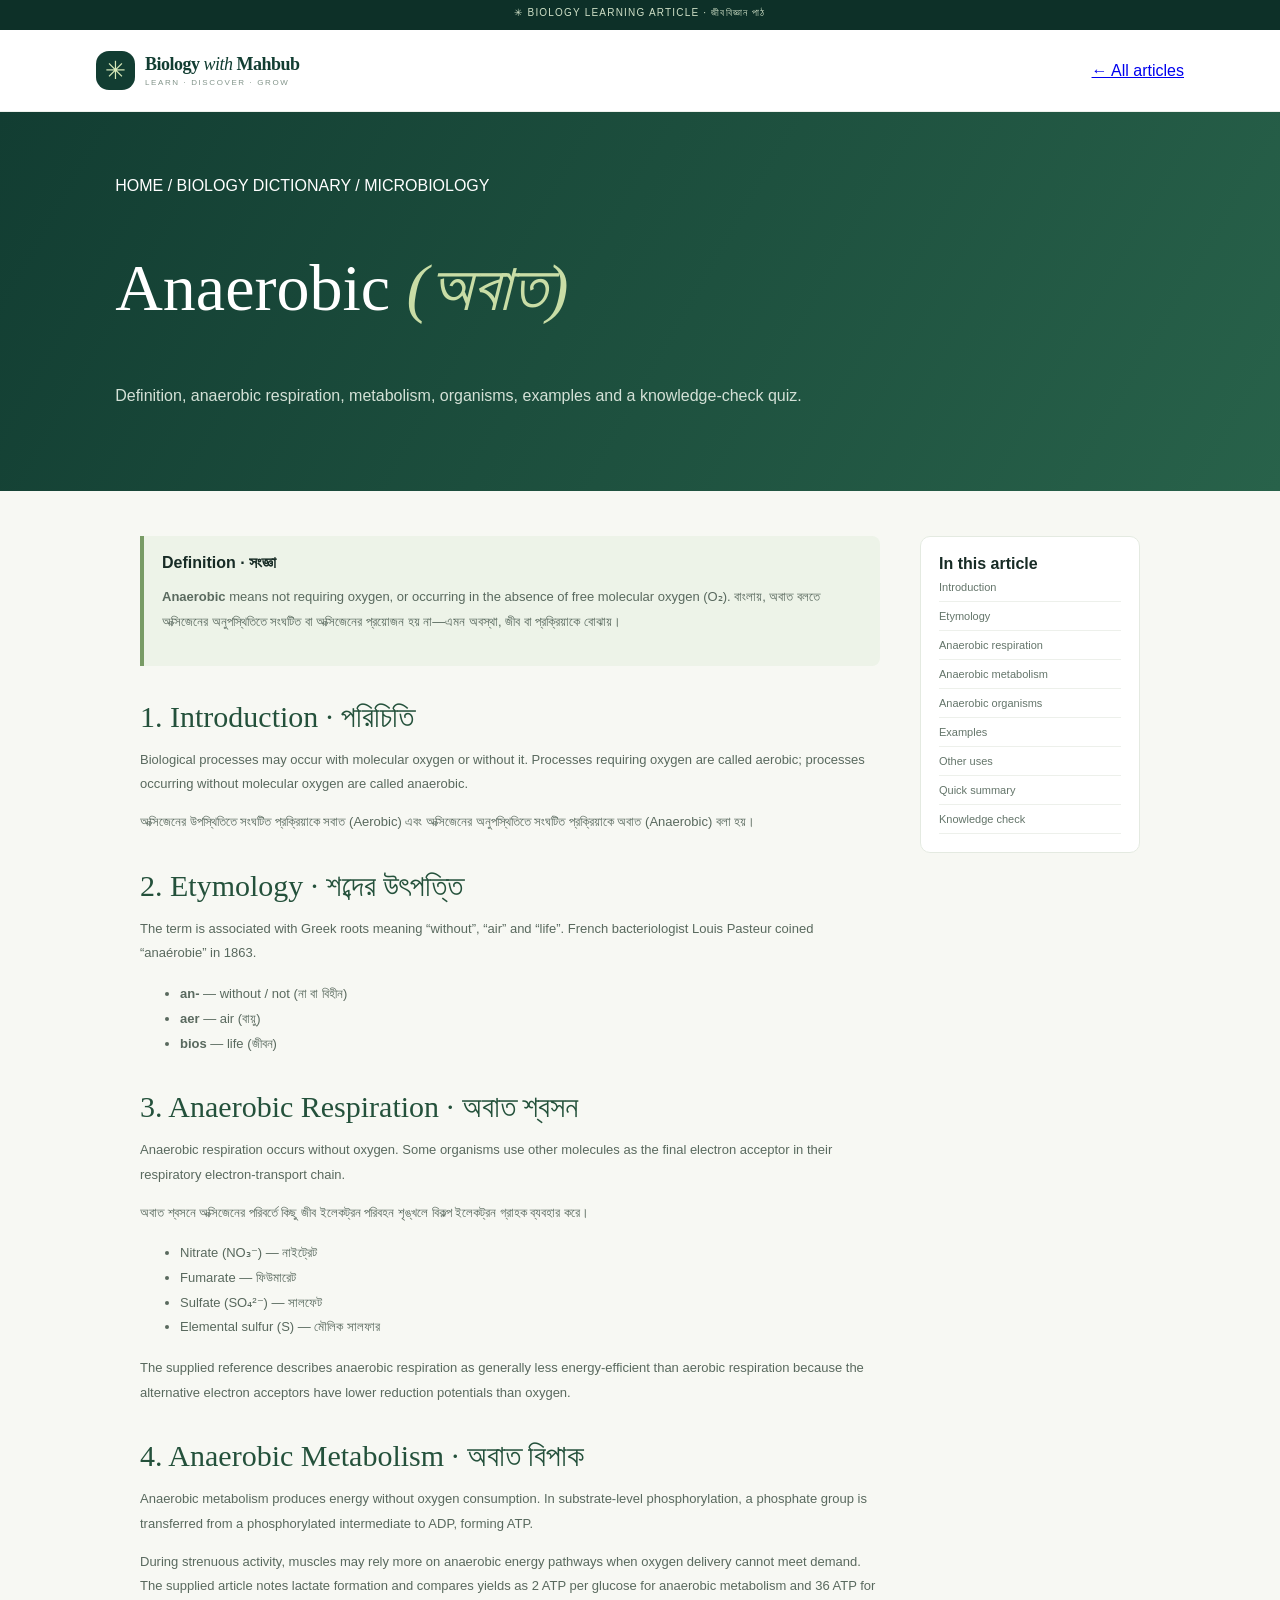
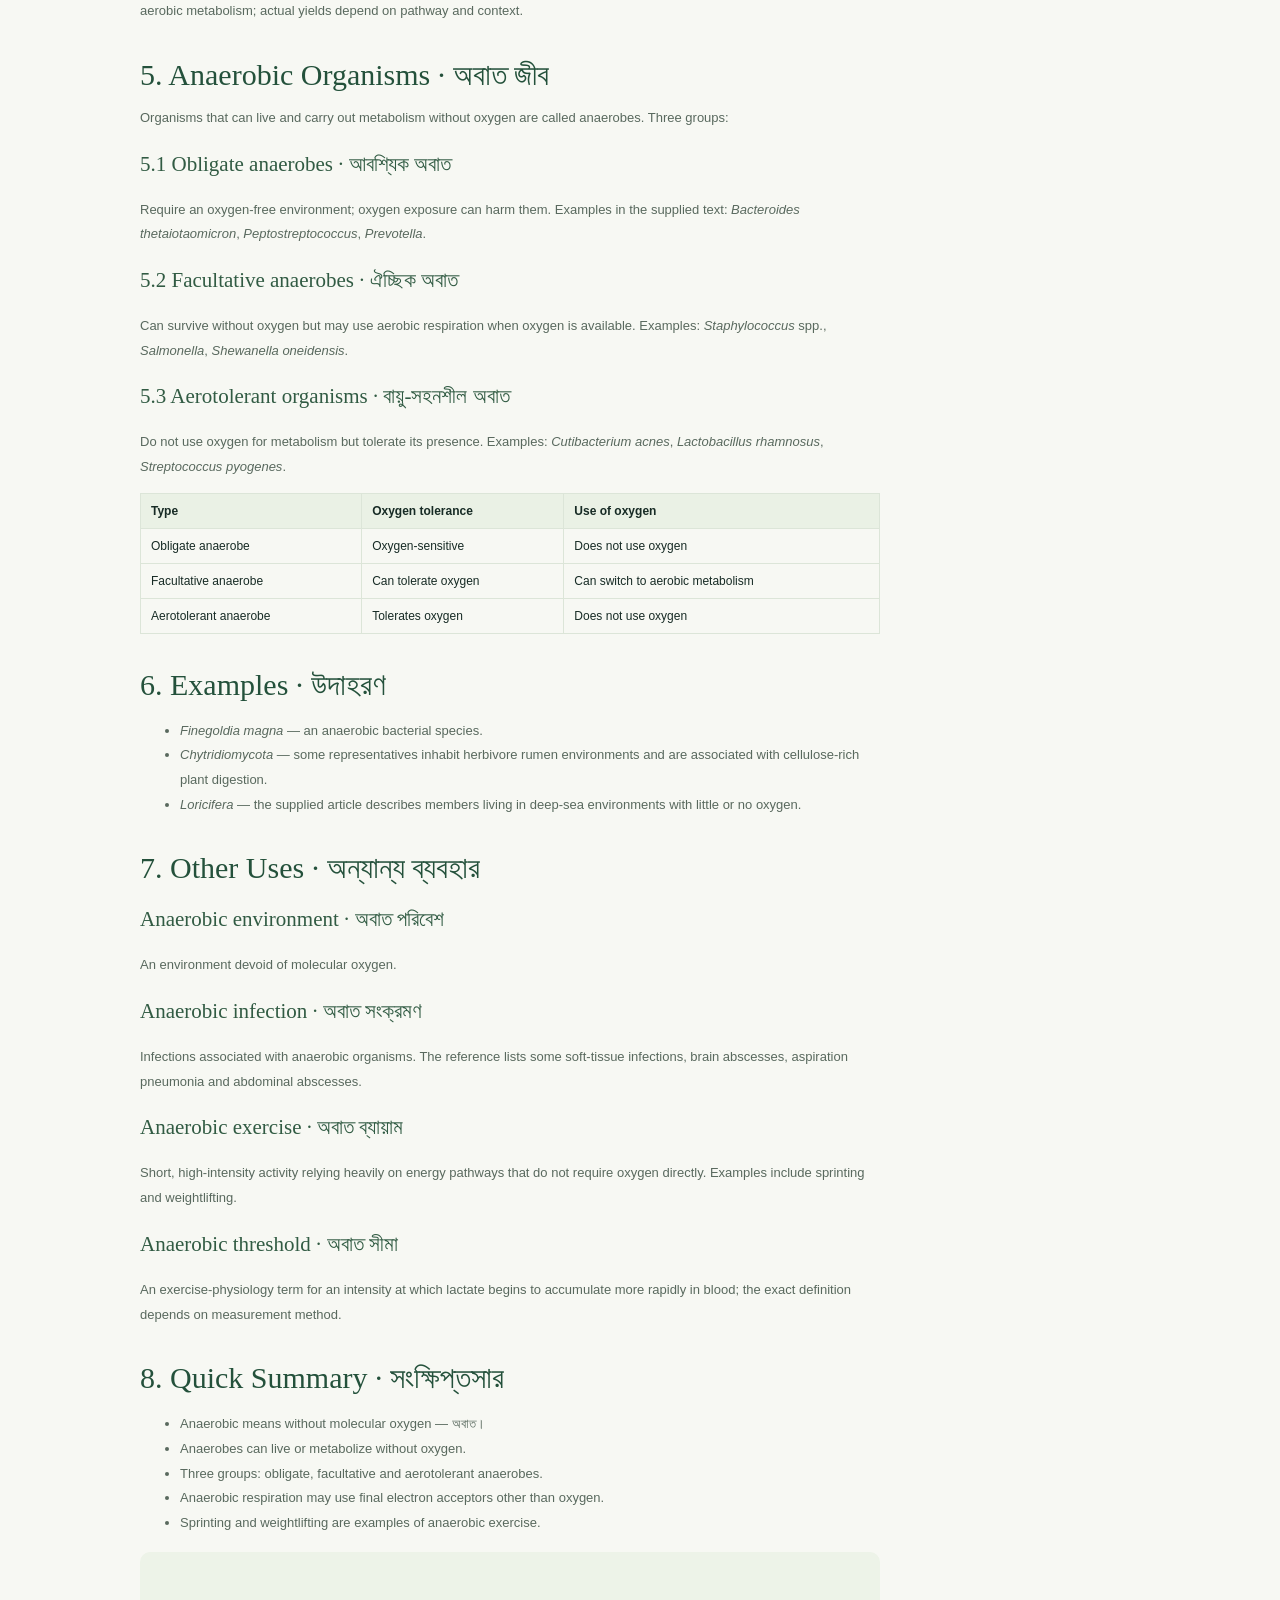
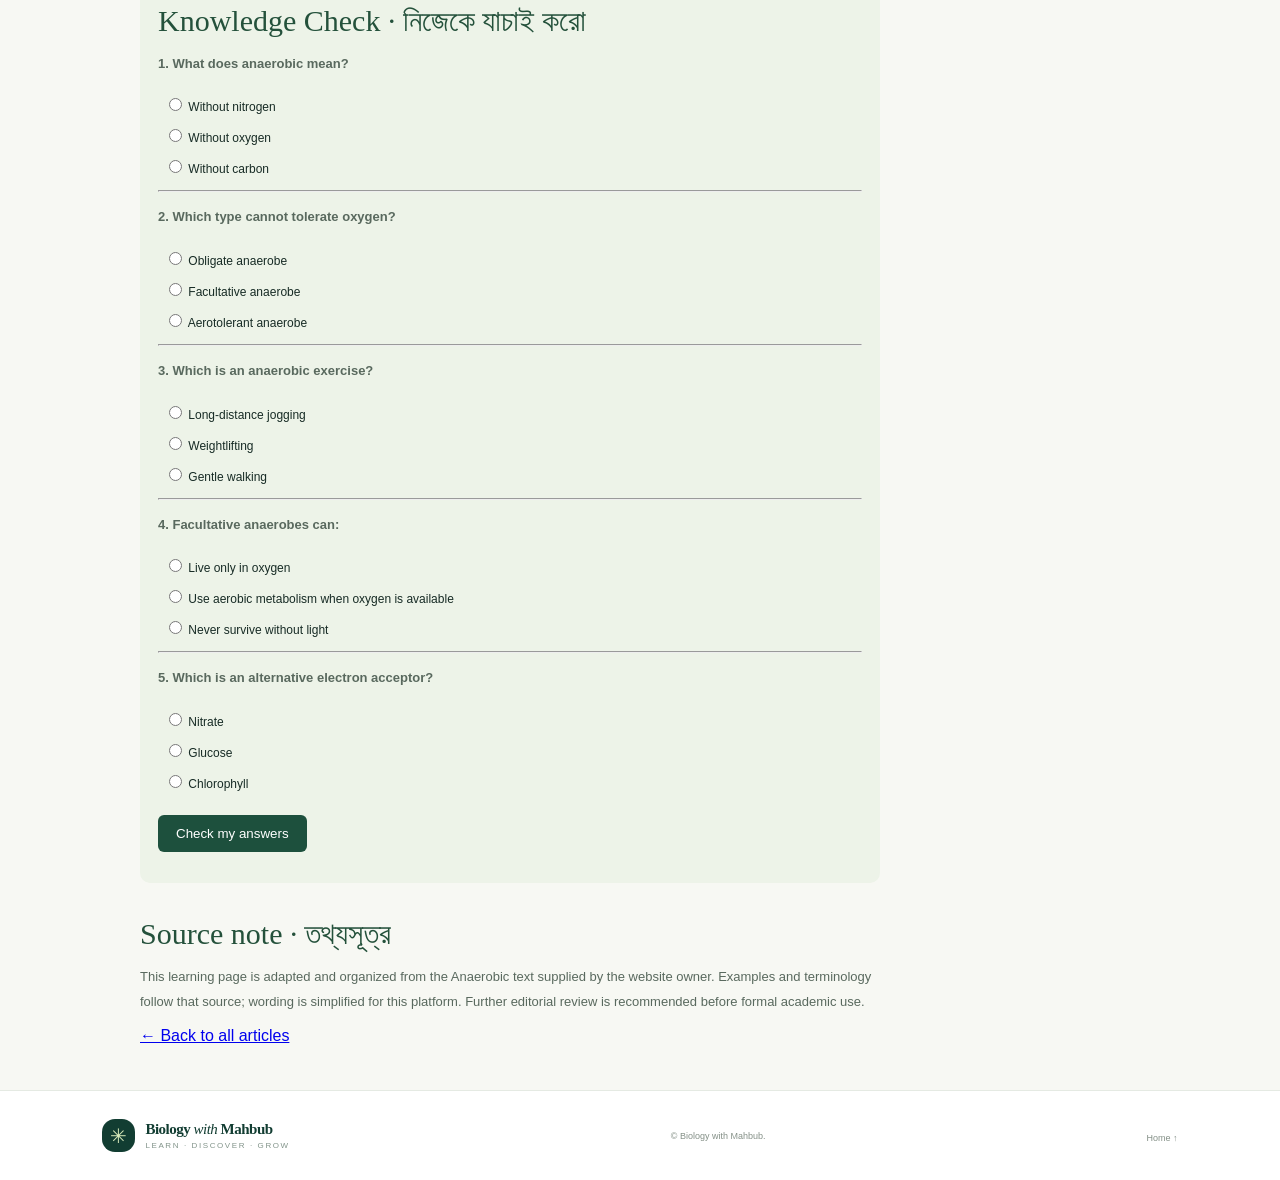
==== anaerobic.html @ 8aa9053d "Add files via upload" ====
<!doctype html><html lang="en"><head><meta charset="utf-8"><meta name="viewport" content="width=device-width,initial-scale=1"><title>Anaerobic (অবাত) | Biology with Mahbub</title><link rel="stylesheet" href="style.css"><style>
.hero-a{background:linear-gradient(120deg,#123d32,#28624a);color:white;padding:65px 9%}.hero-a h1{font:clamp(42px,6vw,66px) Georgia,serif}.hero-a i{color:#c9dda6}.hero-a p{max-width:720px;line-height:1.8;color:#d4e1d7}.wrap{max-width:1050px;margin:auto;padding:45px 25px;display:grid;grid-template-columns:minmax(0,1fr) 220px;gap:40px}.body-a h2{font:30px Georgia,serif;color:#24513b;margin:34px 0 12px}.body-a h3{font:21px Georgia,serif;color:#315b43}.body-a p,.body-a li{font-size:13px;line-height:1.9;color:#59695e}.body-a .bn{font-family:'Hind Siliguri',sans-serif}.note,.quiz{background:#edf3e8;padding:18px;border-left:4px solid #789b65;border-radius:0 8px 8px 0}.toc{position:sticky;top:100px;height:max-content;background:white;border:1px solid #e4eae1;border-radius:10px;padding:18px}.toc a{display:block;padding:8px 0;text-decoration:none;color:#64756a;font-size:11px;border-bottom:1px solid #edf0eb}.body-a table{width:100%;border-collapse:collapse;font-size:12px}.body-a td,.body-a th{border:1px solid #dce5d8;padding:10px;text-align:left}.body-a th{background:#eaf1e5}.quiz{border:0;border-radius:10px}.quiz label{display:block;font-size:12px;padding:6px}.quiz button{background:#1d503d;color:white;border:0;padding:11px 18px;border-radius:6px;cursor:pointer}.result{font-weight:bold;color:#28563e}@media(max-width:750px){.wrap{grid-template-columns:1fr;padding:30px 6%}.toc{position:static;order:-1}}body.dark .body-a h2,body.dark .body-a h3{color:#d4e5ce}body.dark .body-a p,body.dark .body-a li{color:#b1c0b5}body.dark .toc{background:#182820;border-color:#2a4035}body.dark .toc a{color:#b1c0b5}body.dark .note,body.dark .quiz{background:#20382c}</style></head><body>
<div class="announcement">✳ BIOLOGY LEARNING ARTICLE · জীববিজ্ঞান পাঠ</div><header class="site-header"><a class="brand" href="index.html"><span class="brand-mark">✳</span><span><b>Biology <em>with</em> Mahbub</b><small>LEARN · DISCOVER · GROW</small></span></a><a href="index.html#articles">← All articles</a></header>
<section class="hero-a"><div>HOME / BIOLOGY DICTIONARY / MICROBIOLOGY</div><h1>Anaerobic <i>(অবাত)</i></h1><p>Definition, anaerobic respiration, metabolism, organisms, examples and a knowledge-check quiz.</p></section>
<div class="wrap"><article class="body-a">
<div class="note"><b>Definition · সংজ্ঞা</b><p><strong>Anaerobic</strong> means not requiring oxygen, or occurring in the absence of free molecular oxygen (O₂). বাংলায়, অবাত বলতে অক্সিজেনের অনুপস্থিতিতে সংঘটিত বা অক্সিজেনের প্রয়োজন হয় না—এমন অবস্থা, জীব বা প্রক্রিয়াকে বোঝায়।</p></div>
<h2 id="intro">1. Introduction · পরিচিতি</h2><p>Biological processes may occur with molecular oxygen or without it. Processes requiring oxygen are called aerobic; processes occurring without molecular oxygen are called anaerobic.</p><p class="bn">অক্সিজেনের উপস্থিতিতে সংঘটিত প্রক্রিয়াকে সবাত (Aerobic) এবং অক্সিজেনের অনুপস্থিতিতে সংঘটিত প্রক্রিয়াকে অবাত (Anaerobic) বলা হয়।</p>
<h2 id="origin">2. Etymology · শব্দের উৎপত্তি</h2><p>The term is associated with Greek roots meaning “without”, “air” and “life”. French bacteriologist Louis Pasteur coined “anaérobie” in 1863.</p><ul><li><b>an-</b> — without / not (না বা বিহীন)</li><li><b>aer</b> — air (বায়ু)</li><li><b>bios</b> — life (জীবন)</li></ul>
<h2 id="respiration">3. Anaerobic Respiration · অবাত শ্বসন</h2><p>Anaerobic respiration occurs without oxygen. Some organisms use other molecules as the final electron acceptor in their respiratory electron-transport chain.</p><p class="bn">অবাত শ্বসনে অক্সিজেনের পরিবর্তে কিছু জীব ইলেকট্রন পরিবহন শৃঙ্খলে বিকল্প ইলেকট্রন গ্রাহক ব্যবহার করে।</p><ul><li>Nitrate (NO₃⁻) — নাইট্রেট</li><li>Fumarate — ফিউমারেট</li><li>Sulfate (SO₄²⁻) — সালফেট</li><li>Elemental sulfur (S) — মৌলিক সালফার</li></ul><p>The supplied reference describes anaerobic respiration as generally less energy-efficient than aerobic respiration because the alternative electron acceptors have lower reduction potentials than oxygen.</p>
<h2 id="metabolism">4. Anaerobic Metabolism · অবাত বিপাক</h2><p>Anaerobic metabolism produces energy without oxygen consumption. In substrate-level phosphorylation, a phosphate group is transferred from a phosphorylated intermediate to ADP, forming ATP.</p><p>During strenuous activity, muscles may rely more on anaerobic energy pathways when oxygen delivery cannot meet demand. The supplied article notes lactate formation and compares yields as 2 ATP per glucose for anaerobic metabolism and 36 ATP for aerobic metabolism; actual yields depend on pathway and context.</p>
<h2 id="organisms">5. Anaerobic Organisms · অবাত জীব</h2><p>Organisms that can live and carry out metabolism without oxygen are called anaerobes. Three groups:</p><h3>5.1 Obligate anaerobes · আবশ্যিক অবাত</h3><p>Require an oxygen-free environment; oxygen exposure can harm them. Examples in the supplied text: <i>Bacteroides thetaiotaomicron</i>, <i>Peptostreptococcus</i>, <i>Prevotella</i>.</p><h3>5.2 Facultative anaerobes · ঐচ্ছিক অবাত</h3><p>Can survive without oxygen but may use aerobic respiration when oxygen is available. Examples: <i>Staphylococcus</i> spp., <i>Salmonella</i>, <i>Shewanella oneidensis</i>.</p><h3>5.3 Aerotolerant organisms · বায়ু-সহনশীল অবাত</h3><p>Do not use oxygen for metabolism but tolerate its presence. Examples: <i>Cutibacterium acnes</i>, <i>Lactobacillus rhamnosus</i>, <i>Streptococcus pyogenes</i>.</p>
<table><tr><th>Type</th><th>Oxygen tolerance</th><th>Use of oxygen</th></tr><tr><td>Obligate anaerobe</td><td>Oxygen-sensitive</td><td>Does not use oxygen</td></tr><tr><td>Facultative anaerobe</td><td>Can tolerate oxygen</td><td>Can switch to aerobic metabolism</td></tr><tr><td>Aerotolerant anaerobe</td><td>Tolerates oxygen</td><td>Does not use oxygen</td></tr></table>
<h2 id="examples">6. Examples · উদাহরণ</h2><ul><li><i>Finegoldia magna</i> — an anaerobic bacterial species.</li><li><i>Chytridiomycota</i> — some representatives inhabit herbivore rumen environments and are associated with cellulose-rich plant digestion.</li><li><i>Loricifera</i> — the supplied article describes members living in deep-sea environments with little or no oxygen.</li></ul>
<h2 id="uses">7. Other Uses · অন্যান্য ব্যবহার</h2><h3>Anaerobic environment · অবাত পরিবেশ</h3><p>An environment devoid of molecular oxygen.</p><h3>Anaerobic infection · অবাত সংক্রমণ</h3><p>Infections associated with anaerobic organisms. The reference lists some soft-tissue infections, brain abscesses, aspiration pneumonia and abdominal abscesses.</p><h3>Anaerobic exercise · অবাত ব্যায়াম</h3><p>Short, high-intensity activity relying heavily on energy pathways that do not require oxygen directly. Examples include sprinting and weightlifting.</p><h3>Anaerobic threshold · অবাত সীমা</h3><p>An exercise-physiology term for an intensity at which lactate begins to accumulate more rapidly in blood; the exact definition depends on measurement method.</p>
<h2 id="summary">8. Quick Summary · সংক্ষিপ্তসার</h2><ul><li>Anaerobic means without molecular oxygen — অবাত।</li><li>Anaerobes can live or metabolize without oxygen.</li><li>Three groups: obligate, facultative and aerotolerant anaerobes.</li><li>Anaerobic respiration may use final electron acceptors other than oxygen.</li><li>Sprinting and weightlifting are examples of anaerobic exercise.</li></ul>
<section class="quiz" id="quiz"><h2>Knowledge Check · নিজেকে যাচাই করো</h2><form id="quizForm"><p><b>1. What does anaerobic mean?</b></p><label><input type="radio" name="q1" value="a"> Without nitrogen</label><label><input type="radio" name="q1" value="b"> Without oxygen</label><label><input type="radio" name="q1" value="c"> Without carbon</label><hr><p><b>2. Which type cannot tolerate oxygen?</b></p><label><input type="radio" name="q2" value="a"> Obligate anaerobe</label><label><input type="radio" name="q2" value="b"> Facultative anaerobe</label><label><input type="radio" name="q2" value="c"> Aerotolerant anaerobe</label><hr><p><b>3. Which is an anaerobic exercise?</b></p><label><input type="radio" name="q3" value="a"> Long-distance jogging</label><label><input type="radio" name="q3" value="b"> Weightlifting</label><label><input type="radio" name="q3" value="c"> Gentle walking</label><hr><p><b>4. Facultative anaerobes can:</b></p><label><input type="radio" name="q4" value="a"> Live only in oxygen</label><label><input type="radio" name="q4" value="b"> Use aerobic metabolism when oxygen is available</label><label><input type="radio" name="q4" value="c"> Never survive without light</label><hr><p><b>5. Which is an alternative electron acceptor?</b></p><label><input type="radio" name="q5" value="a"> Nitrate</label><label><input type="radio" name="q5" value="b"> Glucose</label><label><input type="radio" name="q5" value="c"> Chlorophyll</label><br><button>Check my answers</button><p class="result" id="result"></p></form></section>
<h2 id="source">Source note · তথ্যসূত্র</h2><p>This learning page is adapted and organized from the Anaerobic text supplied by the website owner. Examples and terminology follow that source; wording is simplified for this platform. Further editorial review is recommended before formal academic use.</p><a href="index.html#articles">← Back to all articles</a></article>
<aside class="toc"><b>In this article</b><a href="#intro">Introduction</a><a href="#origin">Etymology</a><a href="#respiration">Anaerobic respiration</a><a href="#metabolism">Anaerobic metabolism</a><a href="#organisms">Anaerobic organisms</a><a href="#examples">Examples</a><a href="#uses">Other uses</a><a href="#summary">Quick summary</a><a href="#quiz">Knowledge check</a></aside></div>
<footer><a class="brand footer-brand" href="index.html"><span class="brand-mark">✳</span><span><b>Biology <em>with</em> Mahbub</b><small>LEARN · DISCOVER · GROW</small></span></a><p>© Biology with Mahbub.</p><div><a href="index.html">Home ↑</a></div></footer>
<script>document.getElementById('themeToggle')?.addEventListener('click',()=>{document.body.classList.toggle('dark');document.getElementById('themeToggle').textContent=document.body.classList.contains('dark')?'☀':'☾'});document.getElementById('quizForm').addEventListener('submit',e=>{e.preventDefault();let a={q1:'b',q2:'a',q3:'b',q4:'b',q5:'a'},s=0;for(let k in a)if(document.querySelector('input[name='+k+']:checked')?.value===a[k])s++;document.getElementById('result').textContent='Your score: '+s+'/5 '+(s===5?'Excellent work!':'Review the lesson and try again.');});</script></body></html>
---- style.css ----
*{box-sizing:border-box} :root{--green:#123d32;--green2:#1f5a48;--mint:#dcebd8;--lime:#c6dc9c;--ink:#172b25;--muted:#718078;--paper:#f7f8f3;--white:#fff;--line:#e5eae3;--serif:Georgia,'Times New Roman',serif}html{scroll-behavior:smooth;scroll-padding-top:90px}body{margin:0;background:var(--paper);color:var(--ink);font-family:'DM Sans','Hind Siliguri',sans-serif}body.bn{font-family:'Hind Siliguri','DM Sans',sans-serif}.announcement{height:30px;background:#0d3028;color:#cfe0c7;text-align:center;font-size:10px;letter-spacing:.12em;padding:7px}.ann-bn{letter-spacing:0;opacity:.8}.pulse{display:inline-block;width:6px;height:6px;border-radius:50%;background:#b8d98b;margin-right:8px}.site-header{height:82px;padding:0 7.5%;display:flex;align-items:center;justify-content:space-between;background:#fff;position:sticky;top:0;z-index:20;border-bottom:1px solid #edf0eb}.brand{display:flex;align-items:center;gap:10px;color:var(--green);text-decoration:none}.brand-mark{width:39px;height:39px;border-radius:13px;background:var(--green);color:#d7e9b9;display:grid;place-items:center;font-size:25px}.brand b{font-family:var(--serif);font-size:18px;display:block;letter-spacing:-.5px}.brand em{font-weight:400}.brand small{display:block;font-size:8px;letter-spacing:.2em;color:#82948a;margin-top:3px}nav{display:flex;gap:27px}nav a{font-size:11px;font-weight:700;color:#4e6057;text-decoration:none;transition:.2s}nav a:hover{color:#8da95f}.header-actions{display:flex;gap:8px}.language-btn,.theme-btn,.menu-toggle{border:1px solid var(--line);background:white;color:var(--green);border-radius:9px;padding:9px 12px;font-weight:700;cursor:pointer}.theme-btn{font-size:17px;width:37px;padding:5px}.menu-toggle{display:none}.hero{min-height:590px;background:radial-gradient(circle at 77% 45%,#2b634e 0,#194b3c 31%,#123d32 66%);color:white;padding:92px 10% 55px;position:relative;overflow:hidden;display:grid;grid-template-columns:1.05fr .95fr;align-items:center}.hero-content{position:relative;z-index:2;max-width:590px}.eyebrow{display:flex;align-items:center;gap:10px;font-size:9px;letter-spacing:.2em;font-weight:800;color:#b7d39a}.eyebrow>span:first-child{width:22px;height:1px;background:#b7d39a}.hero h1,.dictionary-copy h2,.resources-inner h2{font:400 clamp(48px,6vw,76px)/.99 var(--serif);letter-spacing:-2.8px;margin:25px 0 20px}.hero h1 i,.dictionary-copy h2 i,.resources-inner h2 i,.section-heading h2 i,.about-section h2 i{color:#c9dda6;font-weight:400}.hero-content>p{font-size:13px;line-height:1.9;color:#d0ddd4;max-width:490px}.hero-search{height:58px;background:#fff;border-radius:8px;display:flex;align-items:center;padding:6px;margin-top:30px;max-width:510px;box-shadow:0 12px 35px #09271d55}.search-icon{font-size:27px;color:#6f887c;padding:0 13px}.hero-search input,.dict-search input{border:0;outline:0;flex:1;min-width:0;font:12px 'DM Sans',sans-serif;color:#203d32}.hero-search button{border:0;background:#c4d99a;color:#183d2e;border-radius:6px;padding:14px 23px;font-weight:800;font-size:11px;cursor:pointer}.hero-meta{display:flex;gap:20px;margin-top:25px;color:#bfd0c5;font-size:10px}.hero-art{height:420px;position:relative;display:grid;place-items:center}.art-ring{position:absolute;border:1px solid #8fb59a35;border-radius:50%;width:390px;height:390px}.ring-b{width:300px;height:300px;border-style:dashed}.plant-illustration{width:330px;filter:drop-shadow(0 15px 30px #071c1644);z-index:1}.plant-illustration svg{width:100%}.floating-note{position:absolute;background:#f5f6ed;color:#254838;border-radius:8px;padding:12px 16px;box-shadow:0 12px 30px #09271d55;z-index:2}.floating-note span{font-size:9px;color:#89a16e;margin-right:8px}.floating-note b{font-size:9px;letter-spacing:.12em}.floating-note small{display:block;font-size:9px;color:#829087;margin:5px 0 0 22px}.note-top{top:65px;right:0}.note-bottom{bottom:57px;left:4px}.hero-orb{position:absolute;border-radius:50%;filter:blur(2px);opacity:.2}.orb-one{width:250px;height:250px;background:#8ebc73;right:-100px;top:-100px}.orb-two{width:170px;height:170px;background:#a5c89b;left:35%;bottom:-140px}.hero-bottom{position:absolute;bottom:22px;left:10%;right:10%;display:flex;align-items:center;gap:14px;color:#a9c0b3;font-size:9px;letter-spacing:.14em}.hero-line{height:1px;background:#71948255;flex:1}.quick-stats{display:grid;grid-template-columns:repeat(4,1fr);background:#fff;padding:26px 11%;border-bottom:1px solid var(--line)}.quick-stats div{display:flex;align-items:center;gap:13px;border-right:1px solid var(--line);padding-left:25px}.quick-stats div:first-child{padding-left:0}.quick-stats div:last-child{border:0}.quick-stats strong{font:28px var(--serif);color:var(--green)}.quick-stats span{font-size:10px;color:var(--muted)}.section{padding:100px 10%}.section-heading{display:flex;justify-content:space-between;align-items:end;margin-bottom:38px}.eyebrow.dark{color:#77936a}.eyebrow.dark>span:first-child{background:#91aa7b}.section-heading h2,.about-section h2{font:400 clamp(34px,4vw,49px)/1.1 var(--serif);letter-spacing:-1.5px;margin:15px 0 0}.section-heading h2 i,.about-section h2 i{color:#71966b}.section-heading>p{font-size:12px;line-height:1.8;color:var(--muted);max-width:300px;margin:0 0 4px}.topic-grid{display:grid;grid-template-columns:repeat(3,1fr);gap:17px}.topic-card{display:flex;flex-direction:column;text-decoration:none;color:inherit;background:white;border:1px solid var(--line);border-radius:12px;overflow:hidden;transition:.25s;min-height:300px}.topic-card:hover,.article-card:hover{transform:translateY(-5px);box-shadow:0 15px 35px #163e2b12}.topic-visual{height:125px;position:relative;display:grid;place-items:center;overflow:hidden}.topic-visual>span{position:absolute;top:15px;left:17px;font:12px var(--serif);opacity:.65}.topic-visual>div{font-size:82px;line-height:1}.botanical{background:#e8efdc;color:#65865d}.zoological{background:#e9eee8;color:#6b8c79}.micro{background:#e5eff0;color:#5f9290}.fungi{background:#f2e9dd;color:#a27b56}.algae{background:#e3eee8;color:#60917c}.genetics{background:#e9e8f0;color:#77799d}.leaf-shape{transform:rotate(-20deg)}.microbe{font-size:76px!important}.fungus{transform:rotate(90deg)}.algae{font-size:95px!important}.dna{font:100px var(--serif)!important}.topic-info{padding:20px 21px 22px;position:relative;flex:1}.topic-kicker,.article-meta{font-size:8px;letter-spacing:.17em;color:#8ca078;font-weight:800}.topic-info h3{font:24px var(--serif);margin:8px 0;color:#203b30}.topic-info h3 small{font:11px 'Hind Siliguri',sans-serif;color:#718078;margin-left:4px}.topic-info p{font-size:10px;line-height:1.7;color:#78857d;max-width:90%}.card-arrow{position:absolute;right:20px;bottom:20px;color:#79946a}.dictionary-section{background:#123d32;color:#fff;padding:86px 10%;position:relative;overflow:hidden}.dictionary-section:after{content:"";position:absolute;width:500px;height:500px;border:1px solid #b4d1b122;border-radius:50%;right:-200px;top:-250px;box-shadow:0 0 0 60px #b4d1b10a,0 0 0 120px #b4d1b10a}.dictionary-inner{display:grid;grid-template-columns:.8fr 1.2fr;gap:8%;align-items:center;position:relative;z-index:1}.dictionary-copy h2{font-size:54px}.dictionary-copy>p,.resources-inner>div:first-child>p{font-size:12px;line-height:1.9;color:#c4d4ca;max-width:390px}.text-link{display:inline-block;color:#c6dca5;font-size:11px;text-decoration:none;font-weight:800;margin-top:22px}.text-link span{margin-left:12px}.dictionary-panel{background:#f9faf5;border-radius:12px;padding:22px;color:#203a30;box-shadow:0 20px 55px #071c1644}.dict-top,.dict-foot{display:flex;justify-content:space-between;font-size:8px;font-weight:800;letter-spacing:.14em;color:#82917f}.online-dot{color:#8cae72}.dict-search{height:43px;border:1px solid #e2e9df;border-radius:6px;display:flex;align-items:center;padding:0 12px;margin:17px 0 13px;color:#78916c;font-size:20px}.dict-search input{background:transparent;padding:0 9px}.dict-search kbd{font-size:9px;border:1px solid #dce4da;border-radius:4px;padding:3px 6px;color:#849185}.alphabet{display:flex;flex-wrap:wrap;gap:5px;padding-bottom:15px;border-bottom:1px solid #e8ece5}.alphabet button{border:0;background:#edf2e9;color:#61775e;width:24px;height:24px;border-radius:4px;font-size:9px;font-weight:700;cursor:pointer}.alphabet button.active,.alphabet button:hover{background:#1c503e;color:#fff}.term-list{min-height:220px}.term{display:grid;grid-template-columns:1fr auto;gap:5px 10px;padding:13px 2px;border-bottom:1px solid #edf0eb}.term>div{display:flex;align-items:center;gap:9px}.term b{font:17px var(--serif);color:#254a38}.term small{font:10px 'Hind Siliguri',sans-serif;color:#82917f}.term p{grid-column:1;color:#78857d;font-size:9px;margin:0;line-height:1.5}.term>span{grid-column:2;grid-row:1/3;color:#a5b39e;font:18px var(--serif)}.empty{font-size:11px;color:#87958b;padding:30px 0;text-align:center}.dict-foot{padding-top:13px}.articles-section{background:#f7f8f3}.article-grid{display:grid;grid-template-columns:repeat(3,1fr);gap:18px}.article-card{background:#fff;border:1px solid var(--line);border-radius:11px;overflow:hidden;transition:.25s}.article-image{height:170px;position:relative;display:grid;place-items:center;overflow:hidden}.article-image>span{position:absolute;top:14px;left:15px;font-size:8px;letter-spacing:.15em;font-weight:800;color:#456653;background:#ffffffa8;padding:6px 8px;border-radius:4px}.image-cell{background:#e7edf0}.cell-art{width:120px;height:120px;border:2px solid #7b9da0;border-radius:50%;background:#b7d0c7;position:relative;box-shadow:inset 0 0 0 10px #d2e2d9}.cell-art i{position:absolute;width:37px;height:37px;border-radius:50%;background:#8d9ab4;top:36px;left:42px}.cell-art b{position:absolute;width:17px;height:17px;background:#d7ad8c;border-radius:50%;top:15px;left:20px}.cell-art em{position:absolute;width:12px;height:12px;background:#789d8b;border-radius:50%;right:19px;bottom:22px}.image-plant{background:#e5eedc}.plant-mini{font:130px var(--serif);color:#769c6c;transform:rotate(-30deg)}.image-micro{background:#e3edeb}.micro-mini{font-size:110px;color:#6b9a91}.article-content{padding:20px}.article-meta{color:#8b9a81}.article-meta span{color:#b1bbb0}.article-content h3{font:23px var(--serif);margin:11px 0 8px}.article-content p{font:11px/1.8 'DM Sans','Hind Siliguri',sans-serif;color:#78857d;min-height:42px}.read-link{display:flex;justify-content:space-between;color:#527a59;text-decoration:none;font-size:10px;font-weight:800;border-top:1px solid #edf0eb;padding-top:13px;margin-top:17px}.resources-section{background:#163f33;color:#fff;padding:85px 10%;position:relative;overflow:hidden}.resources-inner{display:grid;grid-template-columns:1fr 1fr;gap:10%;align-items:center}.resources-inner h2{font-size:57px}.resource-list{border-top:1px solid #ffffff30}.resource-list>a{display:flex;align-items:center;gap:15px;padding:18px 0;border-bottom:1px solid #ffffff30;text-decoration:none;color:#fff}.resource-icon{width:39px;height:39px;border:1px solid #9bb99a66;border-radius:9px;display:grid;place-items:center;color:#c6dca5;font-size:18px}.resource-list b{font:17px var(--serif);display:block}.resource-list b small{font:11px 'Hind Siliguri',sans-serif;color:#c6d8c8}.resource-list span>small{display:block;font-size:9px;color:#a8beb0;margin-top:4px}.resource-list>a>i{margin-left:auto;color:#c6dca5;font-style:normal}.about-section{display:grid;grid-template-columns:180px 1fr;gap:45px;align-items:center}.about-mark{width:155px;height:155px;border-radius:50%;background:#e5eddc;color:#77966c;display:grid;place-items:center;font-size:95px}.about-section h2{margin:15px 0}.about-section p{font-size:12px;line-height:1.9;color:#6f7f75;max-width:680px}.about-section .bn-copy{font-family:'Hind Siliguri',sans-serif;color:#89958b}footer{padding:28px 8%;display:flex;align-items:center;justify-content:space-between;background:#fff;border-top:1px solid var(--line)}footer p,footer>div a{font-size:9px;color:#849087;text-decoration:none}.footer-brand .brand-mark{width:33px;height:33px;font-size:20px}.footer-brand b{font-size:15px}.toast{position:fixed;bottom:22px;left:50%;transform:translate(-50%,20px);background:#173f33;color:#fff;padding:12px 18px;border-radius:7px;font-size:11px;opacity:0;pointer-events:none;transition:.25s;z-index:50}.toast.show{opacity:1;transform:translate(-50%,0)}body.dark{--paper:#101c18;--ink:#e5eee7;--white:#182820;--line:#2a4035;--muted:#a0b0a5;background:var(--paper);color:var(--ink)}body.dark .site-header,body.dark .quick-stats,body.dark .topic-card,body.dark .article-card,body.dark footer{background:#182820;color:#e5eee7}body.dark nav a,body.dark .topic-info h3,body.dark .article-content h3{color:#e1ebe2}body.dark .section-heading>p,body.dark .topic-info p,body.dark .article-content p{color:#a0b0a5}body.dark .topic-card,body.dark .article-card{border-color:#2a4035}body.dark .topic-info h3 small{color:#a0b0a5}body.dark .quick-stats strong{color:#d0e2b4}body.dark .language-btn,body.dark .theme-btn{background:#20382c;color:#d6e7c3;border-color:#345243}body.dark .about-section p{color:#a0b0a5}body.dark .about-mark{background:#20382c}body.dark footer p{color:#a0b0a5}
@media(max-width:1000px){.site-header{padding:0 4%}nav{gap:14px}.hero{padding-left:7%;padding-right:7%}.section,.dictionary-section,.resources-section{padding-left:7%;padding-right:7%}.hero-art{transform:scale(.9)}}
@media(max-width:760px){.announcement{font-size:8px}.site-header{height:70px;padding:0 5%}.menu-toggle{display:block;margin-left:auto;margin-right:10px}nav{display:none;position:absolute;top:70px;left:0;right:0;background:#fff;padding:18px 6%;box-shadow:0 15px 25px #102d2015;flex-direction:column;gap:17px}nav.open{display:flex}body.dark nav{background:#182820}.hero{grid-template-columns:1fr;padding:65px 7% 65px;min-height:auto}.hero h1{font-size:58px}.hero-art{height:330px;margin-top:15px;transform:scale(.85)}.hero-bottom{left:7%;right:7%}.quick-stats{padding:20px 5%;grid-template-columns:repeat(2,1fr);gap:16px}.quick-stats div{padding-left:12px;border:0}.quick-stats div:first-child{padding-left:12px}.section{padding:70px 6%}.section-heading{display:block}.section-heading>p{margin-top:15px}.topic-grid{grid-template-columns:repeat(2,1fr)}.dictionary-section,.resources-section{padding:70px 6%}.dictionary-inner,.resources-inner{grid-template-columns:1fr;gap:35px}.dictionary-copy h2,.resources-inner h2{font-size:49px}.article-grid{grid-template-columns:1fr 1fr}.about-section{grid-template-columns:100px 1fr;gap:22px;padding:65px 6%}.about-mark{width:95px;height:95px;font-size:60px}footer{padding:25px 6%;flex-wrap:wrap;gap:18px}.footer-brand{width:100%}}
@media(max-width:480px){.brand b{font-size:15px}.brand-mark{width:34px;height:34px}.header-actions{gap:5px}.language-btn{padding:8px;font-size:10px}.hero h1{font-size:49px}.hero-meta{gap:10px;flex-wrap:wrap;font-size:9px}.hero-art{height:280px;transform:scale(.75);margin:-5px -30px}.topic-grid,.article-grid{grid-template-columns:1fr}.topic-card{min-height:280px}.topic-visual{height:115px}.section-heading h2{font-size:38px}.dictionary-panel{padding:15px}.alphabet{gap:3px}.alphabet button{width:22px;height:22px}.about-section{grid-template-columns:1fr}.about-mark{width:75px;height:75px;font-size:48px}.about-section h2{font-size:37px}.resource-list b{font-size:15px}}
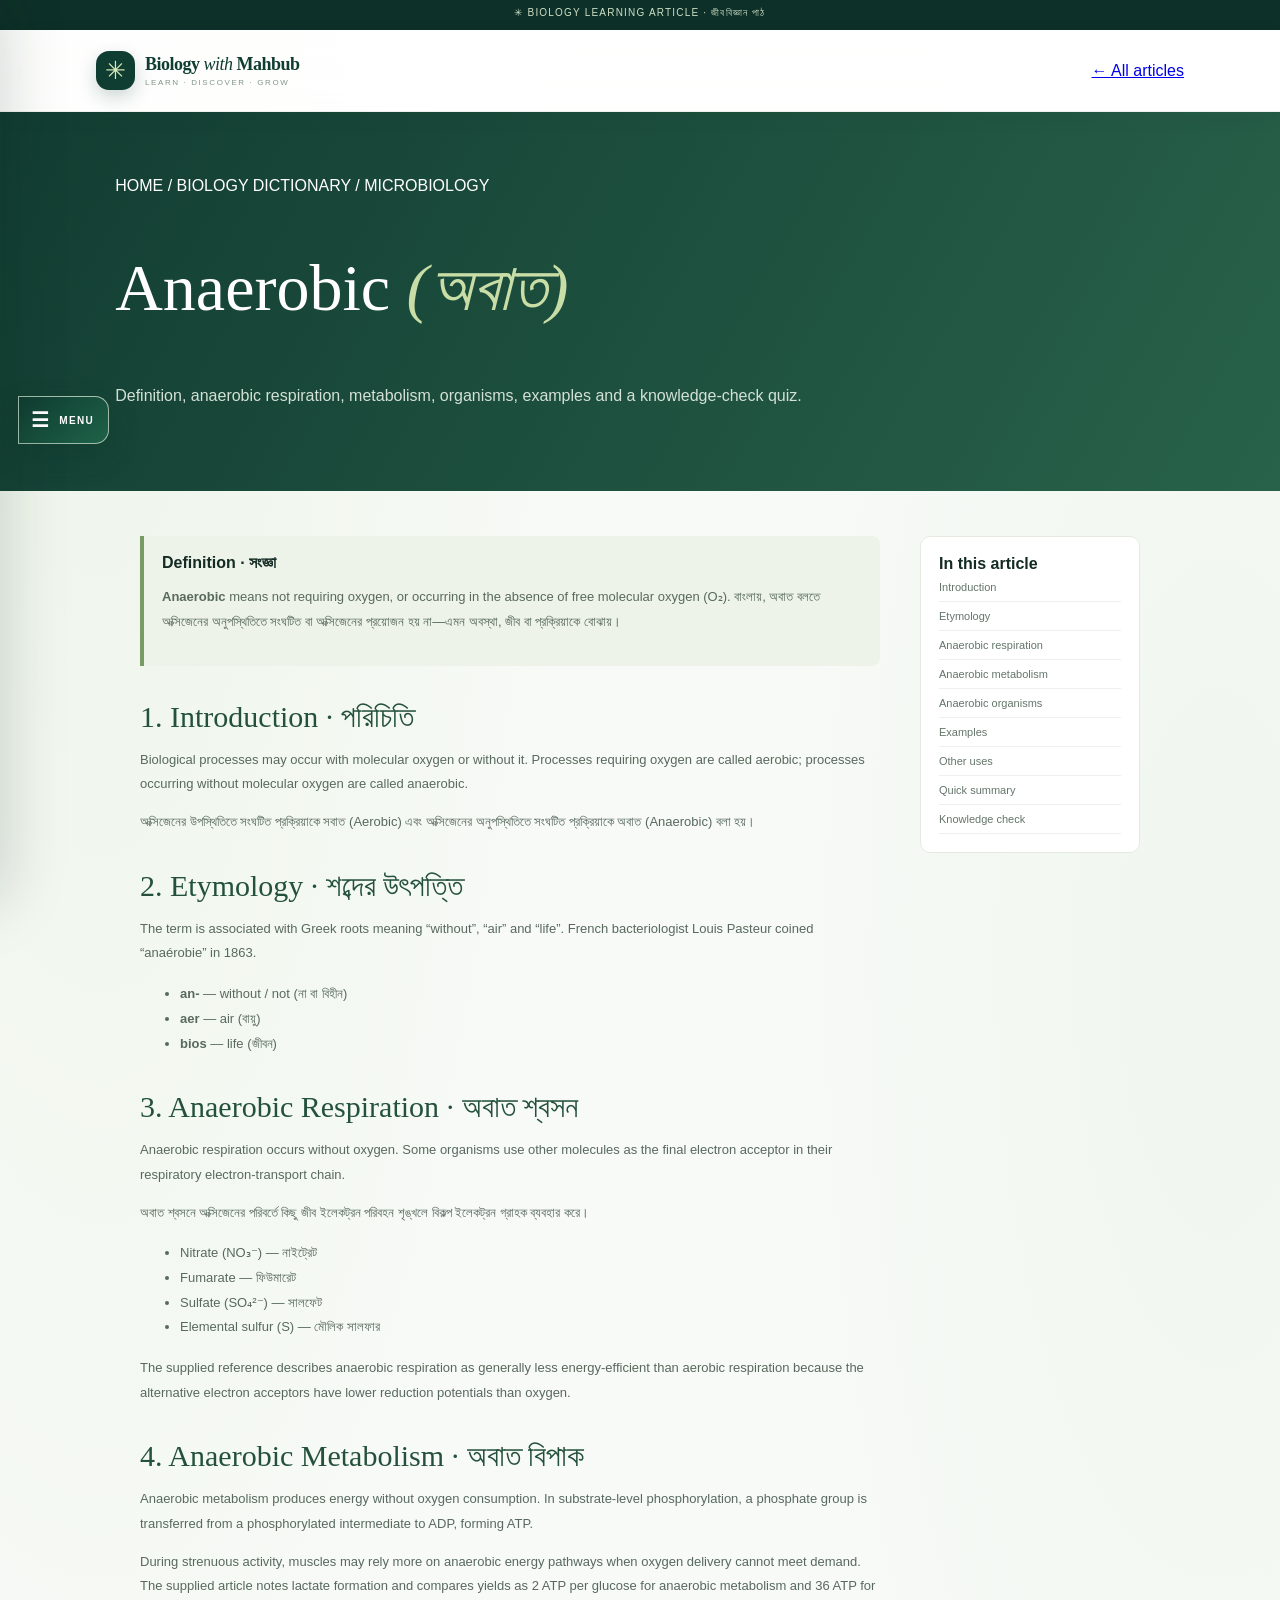
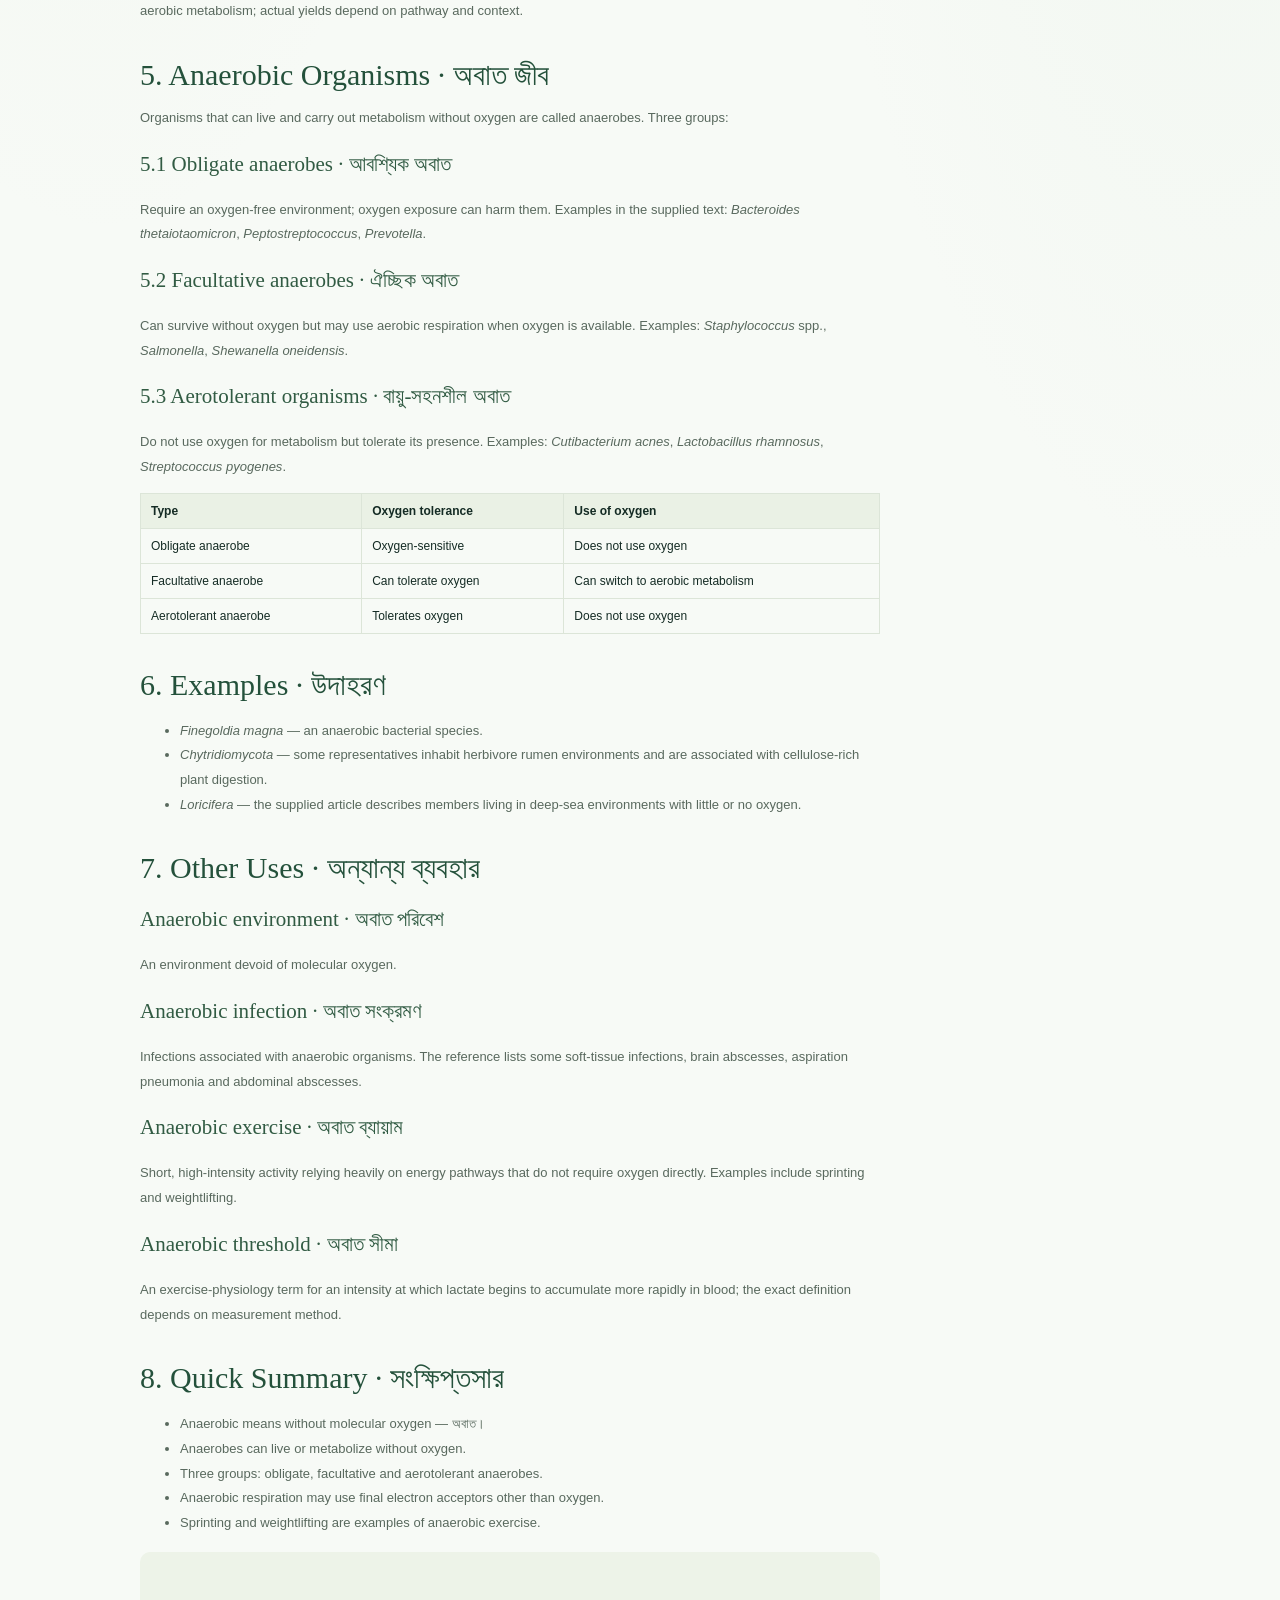
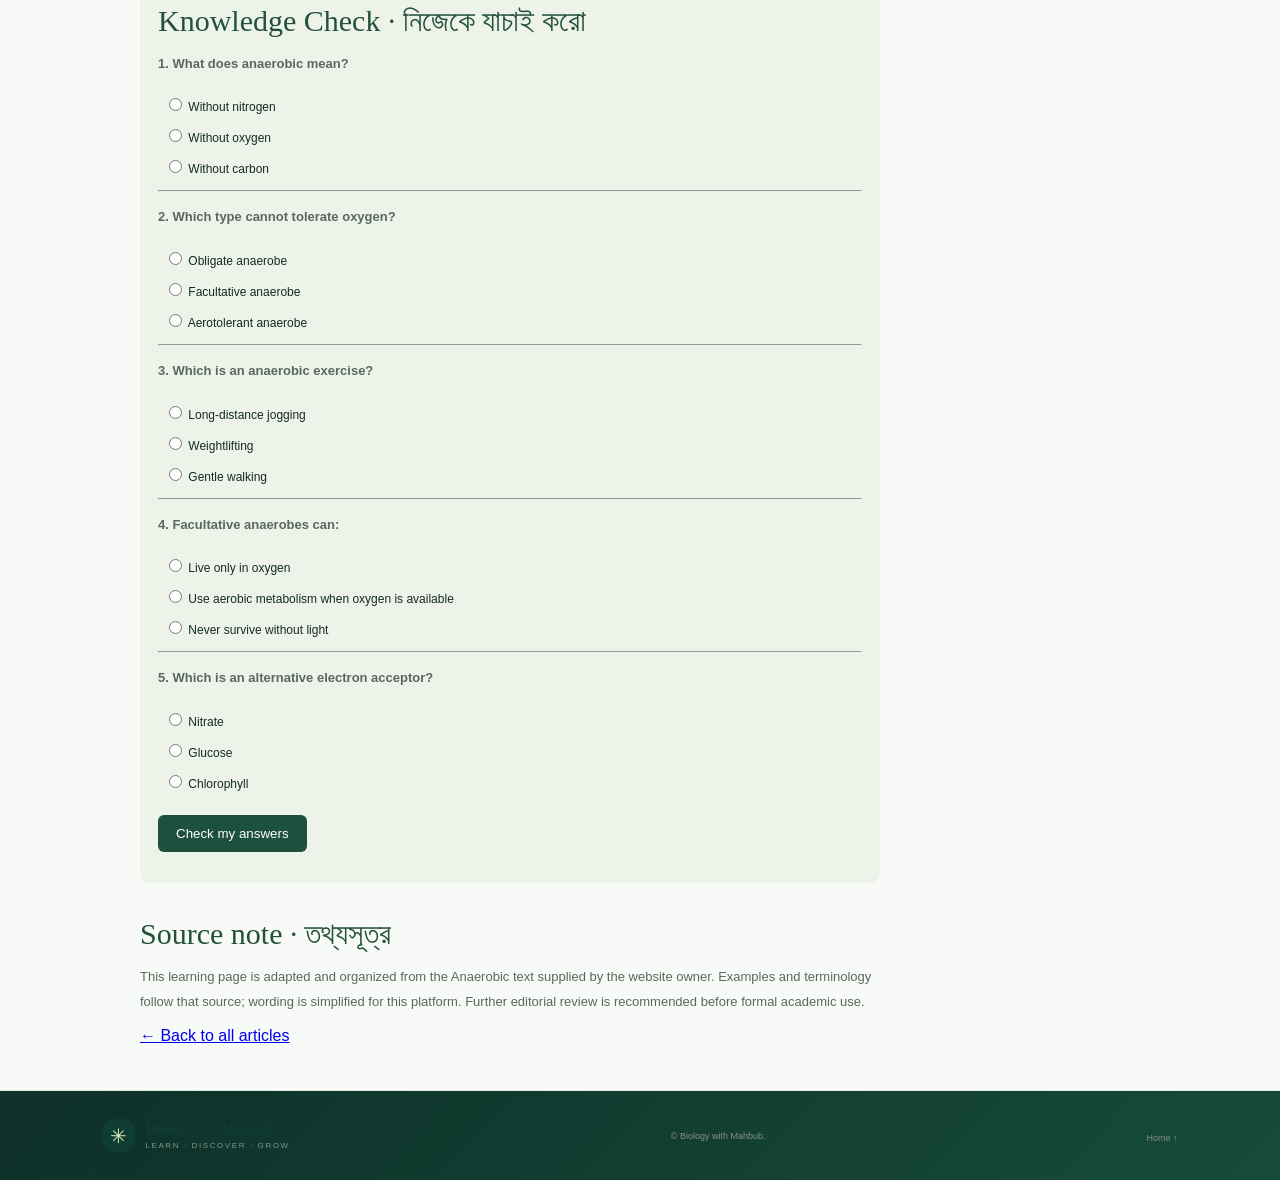
==== commit 17e44c24: "Add files via upload" ====
--- a/anaerobic.html
+++ b/anaerobic.html
@@ -17,4 +17,67 @@
 <h2 id="source">Source note · তথ্যসূত্র</h2><p>This learning page is adapted and organized from the Anaerobic text supplied by the website owner. Examples and terminology follow that source; wording is simplified for this platform. Further editorial review is recommended before formal academic use.</p><a href="index.html#articles">← Back to all articles</a></article>
 <aside class="toc"><b>In this article</b><a href="#intro">Introduction</a><a href="#origin">Etymology</a><a href="#respiration">Anaerobic respiration</a><a href="#metabolism">Anaerobic metabolism</a><a href="#organisms">Anaerobic organisms</a><a href="#examples">Examples</a><a href="#uses">Other uses</a><a href="#summary">Quick summary</a><a href="#quiz">Knowledge check</a></aside></div>
 <footer><a class="brand footer-brand" href="index.html"><span class="brand-mark">✳</span><span><b>Biology <em>with</em> Mahbub</b><small>LEARN · DISCOVER · GROW</small></span></a><p>© Biology with Mahbub.</p><div><a href="index.html">Home ↑</a></div></footer>
-<script>document.getElementById('themeToggle')?.addEventListener('click',()=>{document.body.classList.toggle('dark');document.getElementById('themeToggle').textContent=document.body.classList.contains('dark')?'☀':'☾'});document.getElementById('quizForm').addEventListener('submit',e=>{e.preventDefault();let a={q1:'b',q2:'a',q3:'b',q4:'b',q5:'a'},s=0;for(let k in a)if(document.querySelector('input[name='+k+']:checked')?.value===a[k])s++;document.getElementById('result').textContent='Your score: '+s+'/5 '+(s===5?'Excellent work!':'Review the lesson and try again.');});</script></body></html>+<script>document.getElementById('themeToggle')?.addEventListener('click',()=>{document.body.classList.toggle('dark');document.getElementById('themeToggle').textContent=document.body.classList.contains('dark')?'☀':'☾'});document.getElementById('quizForm').addEventListener('submit',e=>{e.preventDefault();let a={q1:'b',q2:'a',q3:'b',q4:'b',q5:'a'},s=0;for(let k in a)if(document.querySelector('input[name='+k+']:checked')?.value===a[k])s++;document.getElementById('result').textContent='Your score: '+s+'/5 '+(s===5?'Excellent work!':'Review the lesson and try again.');});</script>
+<button class="side-menu-trigger" id="sideMenuTrigger" aria-label="Open subject menu" aria-expanded="false">
+  <span class="trigger-lines">☰</span><span class="trigger-label">MENU</span>
+</button>
+<div class="side-menu-backdrop" id="sideMenuBackdrop"></div>
+<aside class="subject-sidebar" id="subjectSidebar" aria-label="All subjects and pages">
+  <div class="side-menu-head">
+    <a class="side-brand" href="index.html"><span>✳</span><b>Biology <i>with</i> Mahbub</b></a>
+    <button class="side-menu-close" id="sideMenuClose" aria-label="Close menu">×</button>
+  </div>
+  <div class="side-menu-scroll">
+    <p class="side-menu-label">MAIN MENU · প্রধান মেনু</p>
+    <a class="side-link" href="index.html#home"><span>⌂</span> Home / হোম</a>
+    <a class="side-link" href="index.html#explore"><span>◈</span> Explore Biology / জীববিজ্ঞান</a>
+    <a class="side-link" href="index.html#dictionary"><span>▤</span> Biology Dictionary / জীববিজ্ঞান অভিধান</a>
+    <a class="side-link" href="index.html#articles"><span>▧</span> Articles / আর্টিকেল</a>
+    <a class="side-link" href="index.html#resources"><span>▣</span> Study Resources / শিক্ষা উপকরণ</a>
+    <a class="side-link" href="index.html#about"><span>ⓘ</span> About / পরিচিতি</a>
+    <div class="side-menu-divider"></div>
+    <p class="side-menu-label">BIOLOGY TOPICS · জীববিজ্ঞানের শাখা</p>
+    <a class="side-link" href="index.html#explore"><span>🌿</span> Botany / উদ্ভিদবিজ্ঞান</a>
+    <a class="side-link" href="index.html#explore"><span>🦋</span> Zoology / প্রাণিবিজ্ঞান</a>
+    <a class="side-link" href="index.html#explore"><span>🧫</span> Microbiology / অণুজীববিজ্ঞান</a>
+    <a class="side-link" href="index.html#explore"><span>🍄</span> Mycology / ছত্রাকবিজ্ঞান</a>
+    <a class="side-link" href="index.html#explore"><span>🌊</span> Phycology / শৈবালবিজ্ঞান</a>
+    <a class="side-link" href="index.html#explore"><span>🧬</span> Genetics / বংশগতিবিদ্যা</a>
+    <a class="side-link" href="index.html#explore"><span>🌍</span> Ecology / বাস্তুবিদ্যা</a>
+    <a class="side-link" href="index.html#explore"><span>🔬</span> Cell Biology / কোষবিজ্ঞান</a>
+    <div class="side-menu-divider"></div>
+    <p class="side-menu-label">NU HONOURS · জাতীয় বিশ্ববিদ্যালয়</p>
+    <a class="side-link side-highlight" href="honours.html"><span>🎓</span> Honours – Botany</a>
+    <a class="side-link side-sub" href="year-1.html">01 · 1st Year / প্রথম বর্ষ</a>
+    <a class="side-link side-sub" href="year-2.html">02 · 2nd Year / দ্বিতীয় বর্ষ</a>
+    <a class="side-link side-sub" href="year-3.html">03 · 3rd Year / তৃতীয় বর্ষ</a>
+    <a class="side-link side-sub" href="year-4.html">04 · 4th Year / চতুর্থ বর্ষ</a>
+    <div class="side-menu-divider"></div>
+    <p class="side-menu-label">FEATURED LESSONS · পাঠ</p>
+    <a class="side-link" href="cell.html"><span>🔬</span> What is a Cell? / কোষ কী?</a>
+    <a class="side-link" href="anaerobic.html"><span>⚗</span> Anaerobic / অবাত</a>
+  </div>
+  <div class="side-menu-foot">LEARN · DISCOVER · GROW <span>✳</span></div>
+</aside>
+<script>
+(function(){
+ const trigger=document.getElementById('sideMenuTrigger');
+ const panel=document.getElementById('subjectSidebar');
+ const backdrop=document.getElementById('sideMenuBackdrop');
+ const close=document.getElementById('sideMenuClose');
+ if(!trigger||!panel||!backdrop||!close)return;
+ function setOpen(open){
+   panel.classList.toggle('is-open',open);
+   backdrop.classList.toggle('is-visible',open);
+   trigger.setAttribute('aria-expanded',String(open));
+   document.body.classList.toggle('side-menu-open',open);
+ }
+ trigger.addEventListener('click',()=>setOpen(!panel.classList.contains('is-open')));
+ close.addEventListener('click',()=>setOpen(false));
+ backdrop.addEventListener('click',()=>setOpen(false));
+ panel.querySelectorAll('a').forEach(a=>a.addEventListener('click',()=>setOpen(false)));
+ document.addEventListener('keydown',e=>{if(e.key==='Escape')setOpen(false)});
+})();
+</script>
+
+</body></html>
--- a/style.css
+++ b/style.css
@@ -2,3 +2,205 @@
 @media(max-width:1000px){.site-header{padding:0 4%}nav{gap:14px}.hero{padding-left:7%;padding-right:7%}.section,.dictionary-section,.resources-section{padding-left:7%;padding-right:7%}.hero-art{transform:scale(.9)}}
 @media(max-width:760px){.announcement{font-size:8px}.site-header{height:70px;padding:0 5%}.menu-toggle{display:block;margin-left:auto;margin-right:10px}nav{display:none;position:absolute;top:70px;left:0;right:0;background:#fff;padding:18px 6%;box-shadow:0 15px 25px #102d2015;flex-direction:column;gap:17px}nav.open{display:flex}body.dark nav{background:#182820}.hero{grid-template-columns:1fr;padding:65px 7% 65px;min-height:auto}.hero h1{font-size:58px}.hero-art{height:330px;margin-top:15px;transform:scale(.85)}.hero-bottom{left:7%;right:7%}.quick-stats{padding:20px 5%;grid-template-columns:repeat(2,1fr);gap:16px}.quick-stats div{padding-left:12px;border:0}.quick-stats div:first-child{padding-left:12px}.section{padding:70px 6%}.section-heading{display:block}.section-heading>p{margin-top:15px}.topic-grid{grid-template-columns:repeat(2,1fr)}.dictionary-section,.resources-section{padding:70px 6%}.dictionary-inner,.resources-inner{grid-template-columns:1fr;gap:35px}.dictionary-copy h2,.resources-inner h2{font-size:49px}.article-grid{grid-template-columns:1fr 1fr}.about-section{grid-template-columns:100px 1fr;gap:22px;padding:65px 6%}.about-mark{width:95px;height:95px;font-size:60px}footer{padding:25px 6%;flex-wrap:wrap;gap:18px}.footer-brand{width:100%}}
 @media(max-width:480px){.brand b{font-size:15px}.brand-mark{width:34px;height:34px}.header-actions{gap:5px}.language-btn{padding:8px;font-size:10px}.hero h1{font-size:49px}.hero-meta{gap:10px;flex-wrap:wrap;font-size:9px}.hero-art{height:280px;transform:scale(.75);margin:-5px -30px}.topic-grid,.article-grid{grid-template-columns:1fr}.topic-card{min-height:280px}.topic-visual{height:115px}.section-heading h2{font-size:38px}.dictionary-panel{padding:15px}.alphabet{gap:3px}.alphabet button{width:22px;height:22px}.about-section{grid-template-columns:1fr}.about-mark{width:75px;height:75px;font-size:48px}.about-section h2{font-size:37px}.resource-list b{font-size:15px}}
+
+
+
+/* =========================================================
+   PREMIUM MOTION & VISUAL POLISH — Biology with Mahbub
+   Added as a progressive layer; existing content and layout
+   are preserved.
+   ========================================================= */
+:root{
+  --green:#103d31;
+  --green2:#1d6049;
+  --mint:#e6f1e5;
+  --lime:#cce3a6;
+  --ink:#142b24;
+  --muted:#718178;
+  --paper:#f7faf6;
+  --line:#e3ebe3;
+  --shadow-soft:0 16px 45px rgba(17,54,41,.08);
+  --shadow-hover:0 24px 55px rgba(17,54,41,.15);
+}
+body{
+  background:
+    radial-gradient(ellipse at 8% 4%,rgba(201,224,187,.20),transparent 28%),
+    radial-gradient(ellipse at 95% 22%,rgba(213,232,214,.22),transparent 25%),
+    var(--paper);
+}
+::selection{background:#cde2b6;color:#143b2e}
+a,button{ -webkit-tap-highlight-color:transparent }
+a:focus-visible,button:focus-visible,input:focus-visible{
+  outline:3px solid #a9ca82;outline-offset:3px
+}
+.site-header{
+  background:rgba(255,255,255,.88);
+  backdrop-filter:blur(18px);
+  -webkit-backdrop-filter:blur(18px);
+  box-shadow:0 5px 24px rgba(19,53,40,.035);
+  transition:box-shadow .3s ease,background .3s ease;
+}
+.brand-mark{
+  box-shadow:0 7px 18px rgba(16,61,49,.20);
+  transition:transform .35s cubic-bezier(.2,.8,.2,1),border-radius .35s;
+}
+.brand:hover .brand-mark{transform:rotate(-8deg) scale(1.07);border-radius:16px}
+nav a{position:relative;padding:9px 0}
+nav a:after{
+  content:"";position:absolute;left:0;right:100%;bottom:2px;height:2px;
+  background:#a8c982;border-radius:3px;transition:right .25s ease
+}
+nav a:hover:after{right:0}
+.hero{
+  background:
+    radial-gradient(circle at 78% 42%,rgba(118,166,112,.42),transparent 24%),
+    radial-gradient(circle at 15% 100%,rgba(96,145,105,.25),transparent 32%),
+    linear-gradient(125deg,#0c3028 0%,#164b3a 52%,#1e5b43 100%);
+}
+.hero:before,.hero:after{
+  content:"";position:absolute;border:1px solid rgba(210,235,201,.12);
+  border-radius:50%;pointer-events:none
+}
+.hero:before{width:520px;height:520px;right:-170px;top:-180px}
+.hero:after{width:350px;height:350px;left:-210px;bottom:-220px}
+.hero-content{animation:riseIn .85s both}
+.hero-art{animation:floatIn 1s .12s both}
+.plant-illustration{animation:gentleFloat 6s ease-in-out infinite}
+.art-ring{animation:ringTurn 42s linear infinite}
+.ring-b{animation:ringTurn 34s linear infinite reverse}
+.floating-note{animation:noteFloat 5s ease-in-out infinite}
+.note-bottom{animation-delay:-2.2s}
+.hero-search{transition:transform .25s,box-shadow .25s}
+.hero-search:focus-within{transform:translateY(-3px);box-shadow:0 18px 42px #09271d66}
+.hero-search button,.language-btn,.theme-btn{
+  transition:transform .2s ease,background .2s ease,box-shadow .2s ease
+}
+.hero-search button:hover,.language-btn:hover,.theme-btn:hover{
+  transform:translateY(-2px);box-shadow:0 8px 18px rgba(15,58,43,.12)
+}
+.quick-stats{
+  box-shadow:0 10px 35px rgba(18,61,47,.035);
+  position:relative;z-index:2
+}
+.quick-stats strong{transition:color .2s,transform .2s}
+.quick-stats div:hover strong{color:#739b58;transform:translateY(-3px)}
+.section{position:relative}
+.section-heading{gap:25px}
+.section-heading h2,.about-section h2{letter-spacing:-1.5px}
+.section-heading h2 i{color:#72945f}
+.card,.article-card,.resource-card,.year-card,.subject-card,.note-card,
+[class*="card"]{
+  transition:transform .28s cubic-bezier(.2,.75,.25,1),box-shadow .28s,border-color .28s;
+}
+.article-card:hover,.resource-card:hover,.year-card:hover,.subject-card:hover,
+.note-card:hover{
+  transform:translateY(-7px);
+  box-shadow:var(--shadow-hover);
+  border-color:#c8ddbd;
+}
+button,.btn{cursor:pointer}
+footer,.site-footer{
+  background:linear-gradient(135deg,#0d3028,#174b3b);
+}
+footer a,.site-footer a{transition:color .2s,opacity .2s}
+footer a:hover,.site-footer a:hover{color:#cce3a6}
+input,textarea,select{
+  transition:border-color .2s,box-shadow .2s,background .2s
+}
+input:focus,textarea:focus,select:focus{
+  border-color:#8eaf78!important;box-shadow:0 0 0 4px rgba(165,198,139,.18)
+}
+@keyframes riseIn{
+  from{opacity:0;transform:translateY(24px)}
+  to{opacity:1;transform:translateY(0)}
+}
+@keyframes floatIn{
+  from{opacity:0;transform:translateY(18px) scale(.97)}
+  to{opacity:1;transform:translateY(0) scale(1)}
+}
+@keyframes gentleFloat{
+  0%,100%{transform:translateY(0)}
+  50%{transform:translateY(-11px)}
+}
+@keyframes noteFloat{
+  0%,100%{transform:translateY(0) rotate(0)}
+  50%{transform:translateY(-7px) rotate(.6deg)}
+}
+@keyframes ringTurn{to{transform:rotate(360deg)}}
+@media (prefers-reduced-motion:reduce){
+  *,*::before,*::after{
+    animation-duration:.01ms!important;animation-iteration-count:1!important;
+    scroll-behavior:auto!important;transition-duration:.01ms!important
+  }
+}
+@media(max-width:760px){
+  .site-header{padding-left:5%;padding-right:5%}
+  .hero{padding-top:70px}
+  .quick-stats{padding-left:6%;padding-right:6%}
+  .quick-stats div{padding-left:12px;gap:8px}
+  .quick-stats strong{font-size:23px}
+  .section{padding:70px 6%}
+}
+@media(max-width:480px){
+  .hero h1{letter-spacing:-1.8px}
+  .hero-meta{flex-wrap:wrap;gap:10px}
+  .quick-stats{grid-template-columns:repeat(2,1fr);gap:18px}
+  .quick-stats div:nth-child(2){border:0}
+  .quick-stats div:nth-child(3){padding-left:0}
+}
+
+
+/* Floating all-subject sidebar */
+.side-menu-trigger{
+ position:fixed;left:18px;top:44%;z-index:60;display:flex;align-items:center;gap:9px;
+ border:1px solid rgba(220,235,218,.7);border-radius:0 14px 14px 0;
+ background:linear-gradient(145deg,#103d31,#1e6249);color:#fff;
+ padding:13px 14px 13px 12px;box-shadow:0 12px 30px rgba(10,49,36,.24);
+ font:800 10px 'DM Sans',sans-serif;letter-spacing:.13em;cursor:pointer;
+ transition:transform .25s,box-shadow .25s
+}
+.side-menu-trigger:hover{transform:translateX(4px);box-shadow:0 16px 35px rgba(10,49,36,.32)}
+.trigger-lines{font-size:20px;line-height:1}
+.side-menu-backdrop{
+ position:fixed;inset:0;background:rgba(7,24,18,.42);backdrop-filter:blur(3px);
+ z-index:79;opacity:0;visibility:hidden;transition:opacity .3s,visibility .3s
+}
+.side-menu-backdrop.is-visible{opacity:1;visibility:visible}
+.subject-sidebar{
+ position:fixed;z-index:80;left:0;top:0;bottom:0;width:min(340px,88vw);
+ background:linear-gradient(180deg,#fbfdf9,#f1f7ef);border-right:1px solid #dce9dc;
+ box-shadow:20px 0 60px rgba(7,35,24,.18);transform:translateX(-105%);
+ transition:transform .35s cubic-bezier(.2,.8,.2,1);display:flex;flex-direction:column
+}
+.subject-sidebar.is-open{transform:translateX(0)}
+.side-menu-head{padding:22px 18px;display:flex;align-items:center;justify-content:space-between;
+ background:linear-gradient(120deg,#103d31,#1d6049);color:white}
+.side-brand{display:flex;align-items:center;gap:10px;color:white;text-decoration:none}
+.side-brand>span{width:34px;height:34px;display:grid;place-items:center;border-radius:11px;
+ background:#d6e8bd;color:#164332;font-size:22px}
+.side-brand b{font:700 15px Georgia,serif}.side-brand i{font-weight:400}
+.side-menu-close{border:1px solid #ffffff55;background:#ffffff16;color:white;border-radius:9px;
+ width:34px;height:34px;font-size:24px;cursor:pointer}
+.side-menu-scroll{overflow-y:auto;padding:18px 15px 25px;overscroll-behavior:contain}
+.side-menu-label{font:800 9px 'DM Sans',sans-serif;letter-spacing:.14em;color:#82947f;
+ margin:8px 9px 9px}
+.side-link{display:flex;align-items:center;gap:12px;padding:10px 11px;border-radius:10px;
+ color:#304b3d;text-decoration:none;font-size:12px;font-weight:600;line-height:1.4;
+ transition:background .2s,color .2s,transform .2s}
+.side-link>span{width:22px;text-align:center;font-size:15px;color:#66895b}
+.side-link:hover{background:#e4efdf;color:#174832;transform:translateX(3px)}
+.side-link.side-highlight{background:#e4efdf;color:#164832;font-weight:800;margin-bottom:5px}
+.side-link.side-sub{margin-left:24px;padding:8px 10px;font-size:11px;border-left:1px solid #cbdcc6;border-radius:0 8px 8px 0}
+.side-menu-divider{height:1px;background:#e0e9de;margin:14px 7px}
+.side-menu-foot{margin-top:auto;padding:14px 20px;border-top:1px solid #e1eade;
+ color:#82947f;font:800 9px 'DM Sans',sans-serif;letter-spacing:.14em;display:flex;justify-content:space-between}
+.side-menu-foot span{color:#76985f;font-size:15px}
+body.side-menu-open{overflow:hidden}
+@media(max-width:760px){
+ .side-menu-trigger{top:auto;bottom:22px;left:14px;border-radius:14px;padding:13px 15px;
+  box-shadow:0 8px 24px rgba(10,49,36,.3)}
+ .trigger-label{display:none}
+}
+@media(prefers-reduced-motion:reduce){
+ .subject-sidebar,.side-menu-backdrop,.side-menu-trigger,.side-link{transition:none}
+}
